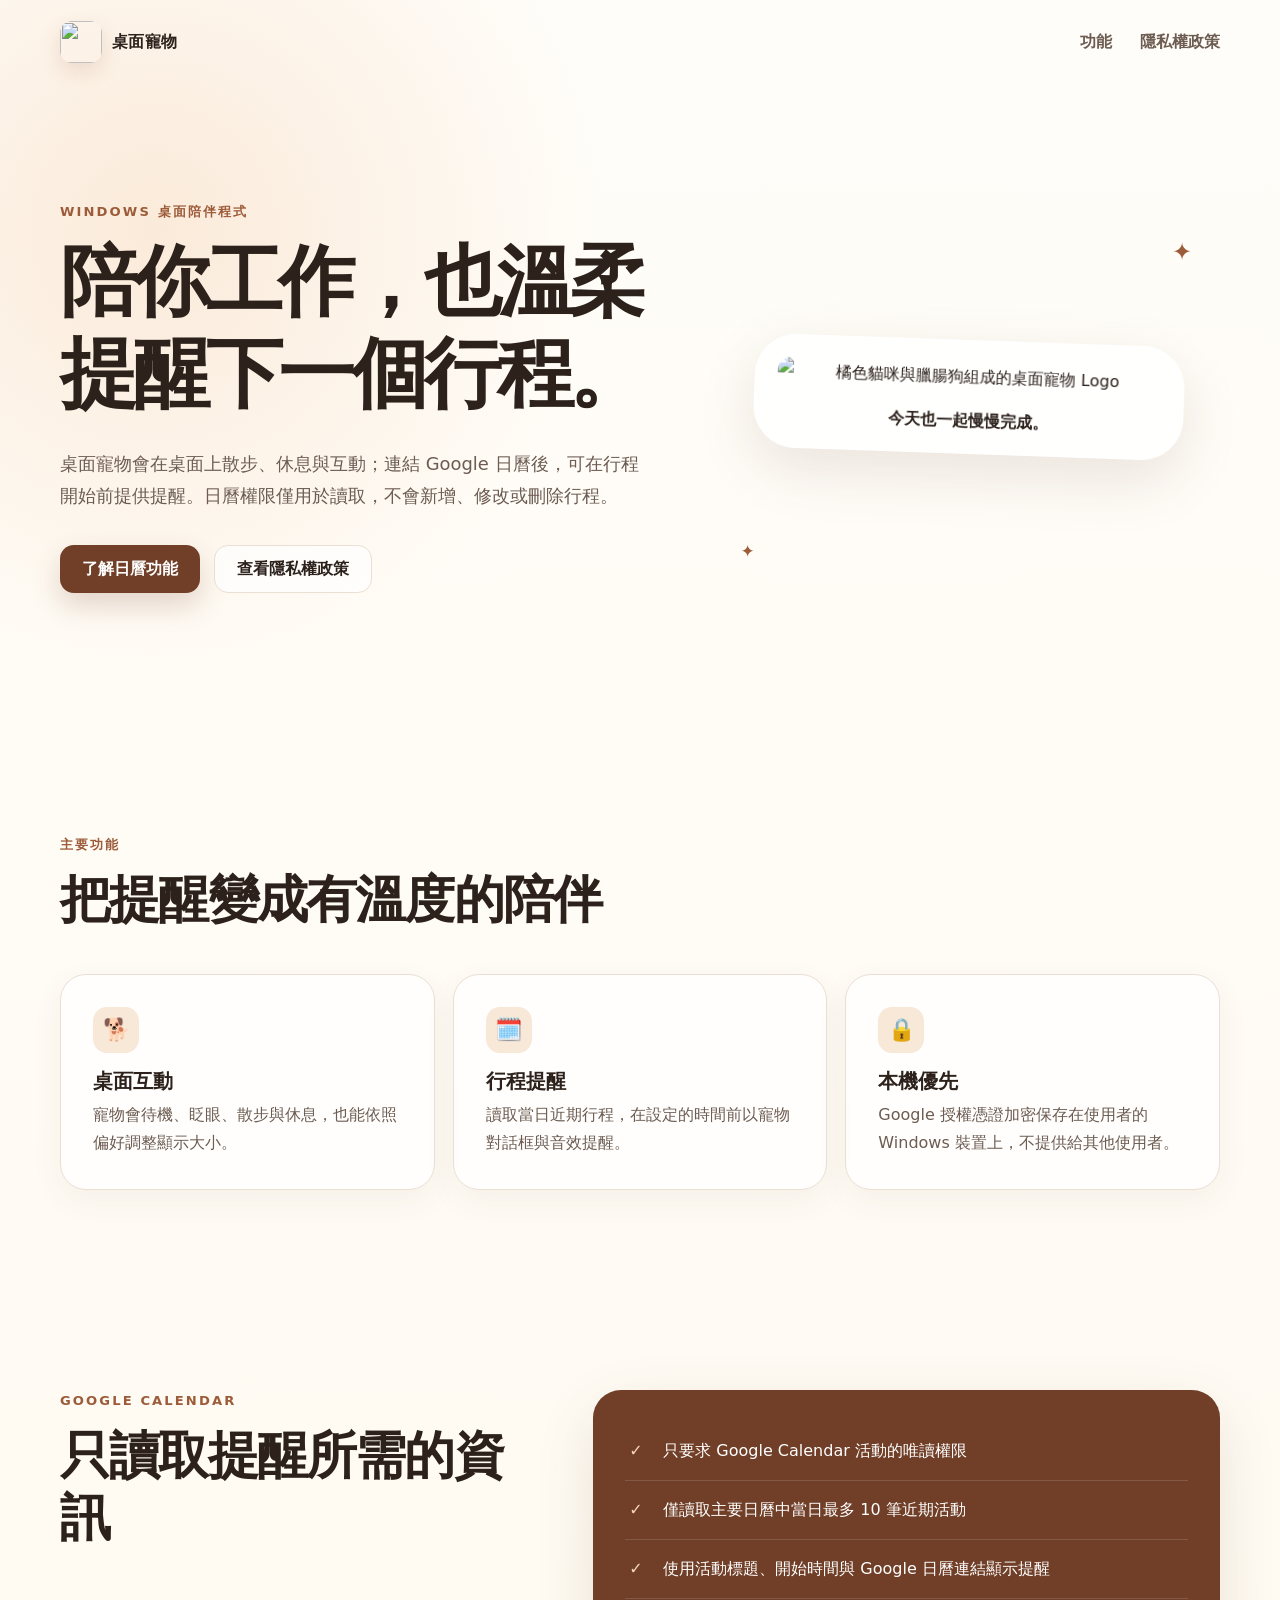
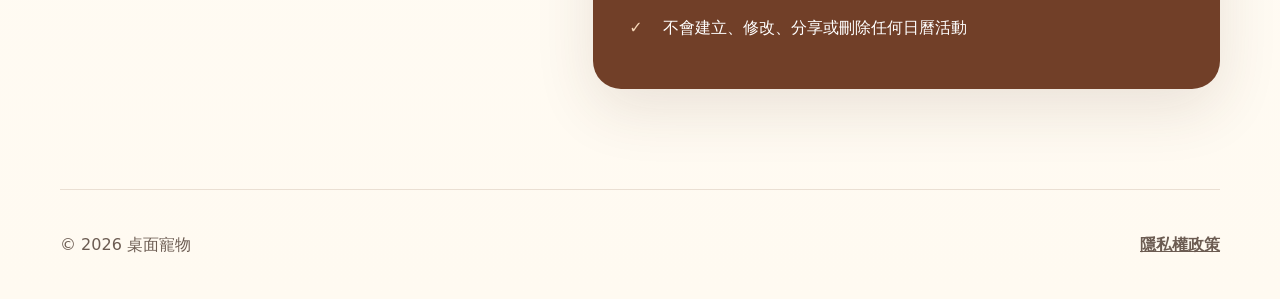
==== index.html @ 47fef902 "Add files via upload" ====
<!doctype html>
<html lang="zh-Hant">
<head>
  <meta charset="utf-8">
  <meta name="viewport" content="width=device-width, initial-scale=1">
  <meta name="description" content="桌面寵物：在 Windows 桌面陪伴你，並以唯讀方式提供 Google 日曆行程提醒。">
  <title>桌面寵物</title>
  <link rel="stylesheet" href="./styles.css">
</head>
<body>
  <header class="site-header">
    <a class="brand" href="./" aria-label="桌面寵物首頁">
      <img class="brand-logo" src="./assets/table-pet-logo.png" alt="">
      <span>桌面寵物</span>
    </a>
    <nav aria-label="主要導覽">
      <a href="#features">功能</a>
      <a href="./privacy.html">隱私權政策</a>
    </nav>
  </header>

  <main>
    <section class="hero">
      <div class="hero-copy">
        <p class="eyebrow">Windows 桌面陪伴程式</p>
        <h1>陪你工作，也溫柔提醒下一個行程。</h1>
        <p class="lead">桌面寵物會在桌面上散步、休息與互動；連結 Google 日曆後，可在行程開始前提供提醒。日曆權限僅用於讀取，不會新增、修改或刪除行程。</p>
        <div class="hero-actions">
          <a class="button primary" href="#calendar">了解日曆功能</a>
          <a class="button secondary" href="./privacy.html">查看隱私權政策</a>
        </div>
      </div>
      <div class="pet-scene" aria-label="桌面寵物 Logo">
        <div class="logo-stage">
          <img class="hero-logo" src="./assets/table-pet-logo.png" alt="橘色貓咪與臘腸狗組成的桌面寵物 Logo">
          <p>今天也一起慢慢完成。</p>
        </div>
        <span class="spark s1" aria-hidden="true">✦</span>
        <span class="spark s2" aria-hidden="true">✦</span>
      </div>
    </section>

    <section id="features" class="section">
      <div class="section-heading">
        <p class="eyebrow">主要功能</p>
        <h2>把提醒變成有溫度的陪伴</h2>
      </div>
      <div class="feature-grid">
        <article>
          <span class="icon" aria-hidden="true">🐕</span>
          <h3>桌面互動</h3>
          <p>寵物會待機、眨眼、散步與休息，也能依照偏好調整顯示大小。</p>
        </article>
        <article>
          <span class="icon" aria-hidden="true">🗓️</span>
          <h3>行程提醒</h3>
          <p>讀取當日近期行程，在設定的時間前以寵物對話框與音效提醒。</p>
        </article>
        <article>
          <span class="icon" aria-hidden="true">🔒</span>
          <h3>本機優先</h3>
          <p>Google 授權憑證加密保存在使用者的 Windows 裝置上，不提供給其他使用者。</p>
        </article>
      </div>
    </section>

    <section id="calendar" class="section calendar-section">
      <div>
        <p class="eyebrow">Google Calendar</p>
        <h2>只讀取提醒所需的資訊</h2>
      </div>
      <ul class="check-list">
        <li>只要求 Google Calendar 活動的唯讀權限</li>
        <li>僅讀取主要日曆中當日最多 10 筆近期活動</li>
        <li>使用活動標題、開始時間與 Google 日曆連結顯示提醒</li>
        <li>不會建立、修改、分享或刪除任何日曆活動</li>
      </ul>
    </section>
  </main>

  <footer>
    <p>© 2026 桌面寵物</p>
    <a href="./privacy.html">隱私權政策</a>
  </footer>
</body>
</html>
---- styles.css ----
:root {
  color-scheme: light;
  --ink: #2c211b;
  --muted: #6c5c52;
  --cream: #fffaf1;
  --paper: #ffffff;
  --peach: #f2c8a0;
  --clay: #9c5b39;
  --clay-dark: #713f28;
  --sage: #dfe8d7;
  --line: #eadfd3;
  --shadow: 0 20px 60px rgba(83, 52, 34, .12);
}

* { box-sizing: border-box; }

html { scroll-behavior: smooth; }

body {
  margin: 0;
  min-height: 100vh;
  color: var(--ink);
  background:
    radial-gradient(circle at 12% 12%, rgba(242, 200, 160, .35), transparent 28rem),
    linear-gradient(180deg, #fffdf9 0%, var(--cream) 100%);
  font-family: "Segoe UI", "Noto Sans TC", system-ui, sans-serif;
  line-height: 1.75;
}

a { color: inherit; }

.site-header,
footer {
  width: min(1160px, calc(100% - 40px));
  margin: 0 auto;
  display: flex;
  align-items: center;
  justify-content: space-between;
}

.site-header { min-height: 84px; }

.brand {
  display: inline-flex;
  align-items: center;
  gap: 10px;
  font-weight: 800;
  text-decoration: none;
  letter-spacing: .02em;
}

.brand-logo {
  display: block;
  width: 42px;
  height: 42px;
  object-fit: contain;
  border-radius: 12px;
  box-shadow: 0 8px 20px rgba(156, 91, 57, .16);
}

nav { display: flex; gap: 28px; }
nav a { color: var(--muted); font-weight: 650; text-decoration: none; }
nav a:hover, nav a[aria-current="page"] { color: var(--clay-dark); }

main { width: min(1160px, calc(100% - 40px)); margin: 0 auto; }

.hero {
  min-height: 650px;
  display: grid;
  grid-template-columns: minmax(0, 1.08fr) minmax(340px, .92fr);
  align-items: center;
  gap: 70px;
  padding: 72px 0 96px;
}

.eyebrow {
  margin: 0 0 12px;
  color: var(--clay);
  font-weight: 800;
  font-size: .82rem;
  letter-spacing: .16em;
  text-transform: uppercase;
}

h1, h2, h3 { line-height: 1.2; }
h1 { margin: 0; font-size: clamp(2.7rem, 6vw, 5.2rem); letter-spacing: -.055em; }
h2 { margin: 0; font-size: clamp(2rem, 4vw, 3.2rem); letter-spacing: -.035em; }
h3 { margin: 16px 0 8px; font-size: 1.25rem; }

.lead { max-width: 700px; margin: 28px 0 0; color: var(--muted); font-size: 1.12rem; }

.hero-actions { display: flex; flex-wrap: wrap; gap: 14px; margin-top: 34px; }
.button {
  display: inline-flex;
  min-height: 48px;
  align-items: center;
  justify-content: center;
  padding: 0 22px;
  border-radius: 14px;
  font-weight: 750;
  text-decoration: none;
}
.button.primary { color: #fff; background: var(--clay-dark); box-shadow: 0 12px 28px rgba(113, 63, 40, .2); }
.button.secondary { background: rgba(255, 255, 255, .7); border: 1px solid var(--line); }

.pet-scene { position: relative; min-height: 440px; display: grid; place-items: center; }
.logo-stage {
  position: relative;
  z-index: 1;
  width: min(430px, 95%);
  padding: 22px 22px 18px;
  border: 1px solid rgba(255, 255, 255, .92);
  border-radius: 42px;
  background: rgba(255, 255, 255, .82);
  box-shadow: var(--shadow);
  backdrop-filter: blur(14px);
  text-align: center;
  transform: rotate(2deg);
}
.hero-logo { display: block; width: 100%; height: auto; border-radius: 28px; }
.logo-stage p { margin: 16px 0 0; font-weight: 750; }
.spark { position: absolute; color: var(--clay); font-size: 24px; }
.s1 { top: 54px; right: 28px; }
.s2 { bottom: 50px; left: 22px; font-size: 17px; }

.section { padding: 100px 0; }
.section-heading { max-width: 760px; margin-bottom: 44px; }
.feature-grid { display: grid; grid-template-columns: repeat(3, 1fr); gap: 18px; }
.feature-grid article { padding: 32px; border: 1px solid var(--line); border-radius: 26px; background: rgba(255,255,255,.72); box-shadow: 0 10px 32px rgba(83,52,34,.06); }
.feature-grid p { margin: 0; color: var(--muted); }
.icon { display: inline-grid; place-items: center; width: 46px; height: 46px; border-radius: 14px; background: #f7e8d8; font-size: 22px; }

.calendar-section { display: grid; grid-template-columns: .85fr 1.15fr; gap: 70px; align-items: start; }
.check-list { margin: 0; padding: 32px; list-style: none; border-radius: 28px; background: var(--clay-dark); color: #fff; box-shadow: var(--shadow); }
.check-list li { position: relative; padding: 15px 0 15px 38px; border-bottom: 1px solid rgba(255,255,255,.13); }
.check-list li:last-child { border-bottom: 0; }
.check-list li::before { content: "✓"; position: absolute; left: 4px; color: #f6d7b8; font-weight: 900; }

.policy-shell { display: grid; grid-template-columns: 310px minmax(0, 760px); gap: 90px; align-items: start; padding: 80px 0 120px; }
.policy-summary { position: sticky; top: 28px; }
.policy-summary h1 { font-size: clamp(2.5rem, 5vw, 4rem); }
.policy-summary > p:not(.eyebrow) { color: var(--muted); }
.summary-card { margin-top: 30px; padding: 22px; border-radius: 22px; background: var(--sage); }
.summary-card p { margin: 8px 0 0; color: #4f6046; }
.policy-content { padding: 12px 0; }
.policy-content section { padding: 0 0 34px; margin-bottom: 34px; border-bottom: 1px solid var(--line); }
.policy-content section:last-child { border-bottom: 0; }
.policy-content h2 { font-size: 1.5rem; letter-spacing: -.015em; }
.policy-content p, .policy-content li { color: var(--muted); }
.policy-content code { padding: 2px 7px; border-radius: 7px; background: #f3e9df; color: var(--clay-dark); }
.text-link { color: var(--clay-dark); font-weight: 750; }

footer { min-height: 110px; border-top: 1px solid var(--line); color: var(--muted); }
footer a { font-weight: 700; }

@media (max-width: 820px) {
  .site-header { min-height: 72px; }
  nav { gap: 14px; font-size: .92rem; }
  .hero, .calendar-section, .policy-shell { grid-template-columns: 1fr; }
  .hero { gap: 24px; padding-top: 48px; }
  .pet-scene { min-height: 390px; }
  .feature-grid { grid-template-columns: 1fr; }
  .policy-shell { gap: 32px; padding-top: 48px; }
  .policy-summary { position: static; }
}

@media (max-width: 520px) {
  .site-header, main, footer { width: min(100% - 28px, 1160px); }
  .site-header nav a:first-child { display: none; }
  h1 { font-size: 2.65rem; }
  .hero-actions .button { width: 100%; }
  .logo-stage { width: min(360px, 95%); }
}

@media (prefers-reduced-motion: reduce) {
  html { scroll-behavior: auto; }
}
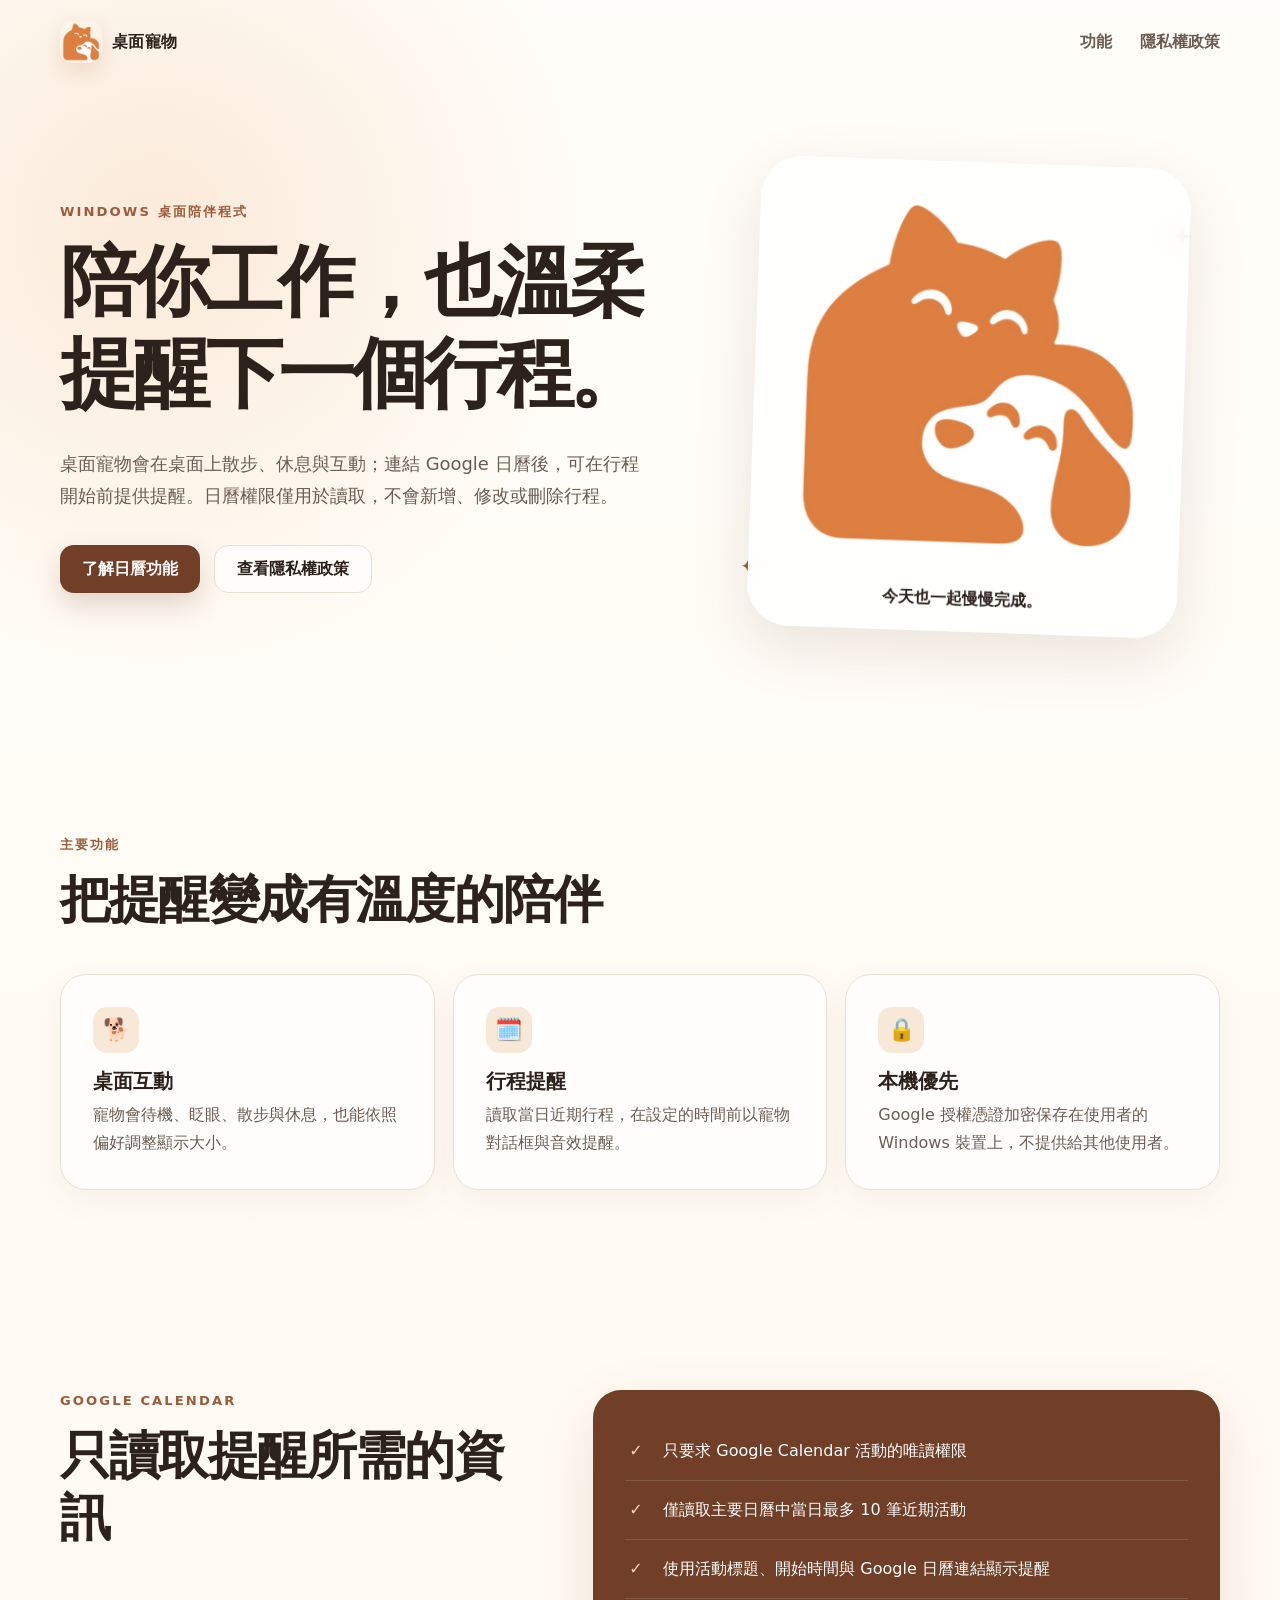
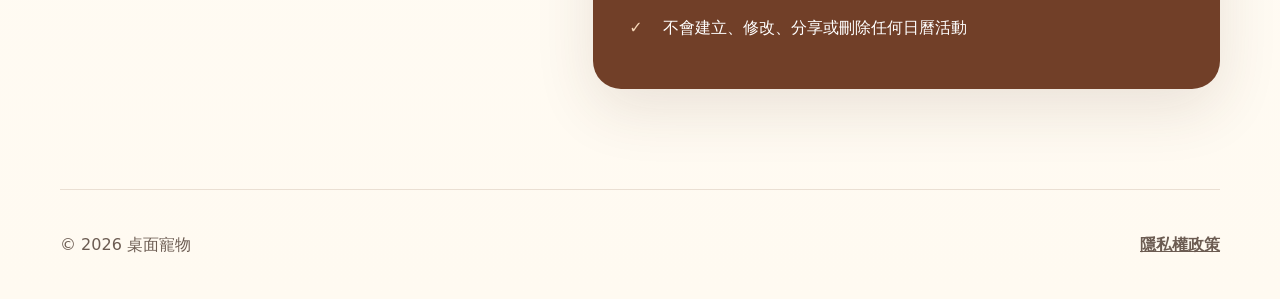
==== commit 6131c9b8: "Update index.html" ====
--- a/index.html
+++ b/index.html
@@ -10,7 +10,7 @@
 <body>
   <header class="site-header">
     <a class="brand" href="./" aria-label="桌面寵物首頁">
-      <img class="brand-logo" src="./assets/table-pet-logo.png" alt="">
+      <img class="brand-logo" src="./table-pet-logo.png" alt="">
       <span>桌面寵物</span>
     </a>
     <nav aria-label="主要導覽">
@@ -32,7 +32,7 @@
       </div>
       <div class="pet-scene" aria-label="桌面寵物 Logo">
         <div class="logo-stage">
-          <img class="hero-logo" src="./assets/table-pet-logo.png" alt="橘色貓咪與臘腸狗組成的桌面寵物 Logo">
+          <img class="hero-logo" src="./table-pet-logo.png" alt="橘色貓咪與臘腸狗組成的桌面寵物 Logo">
           <p>今天也一起慢慢完成。</p>
         </div>
         <span class="spark s1" aria-hidden="true">✦</span>
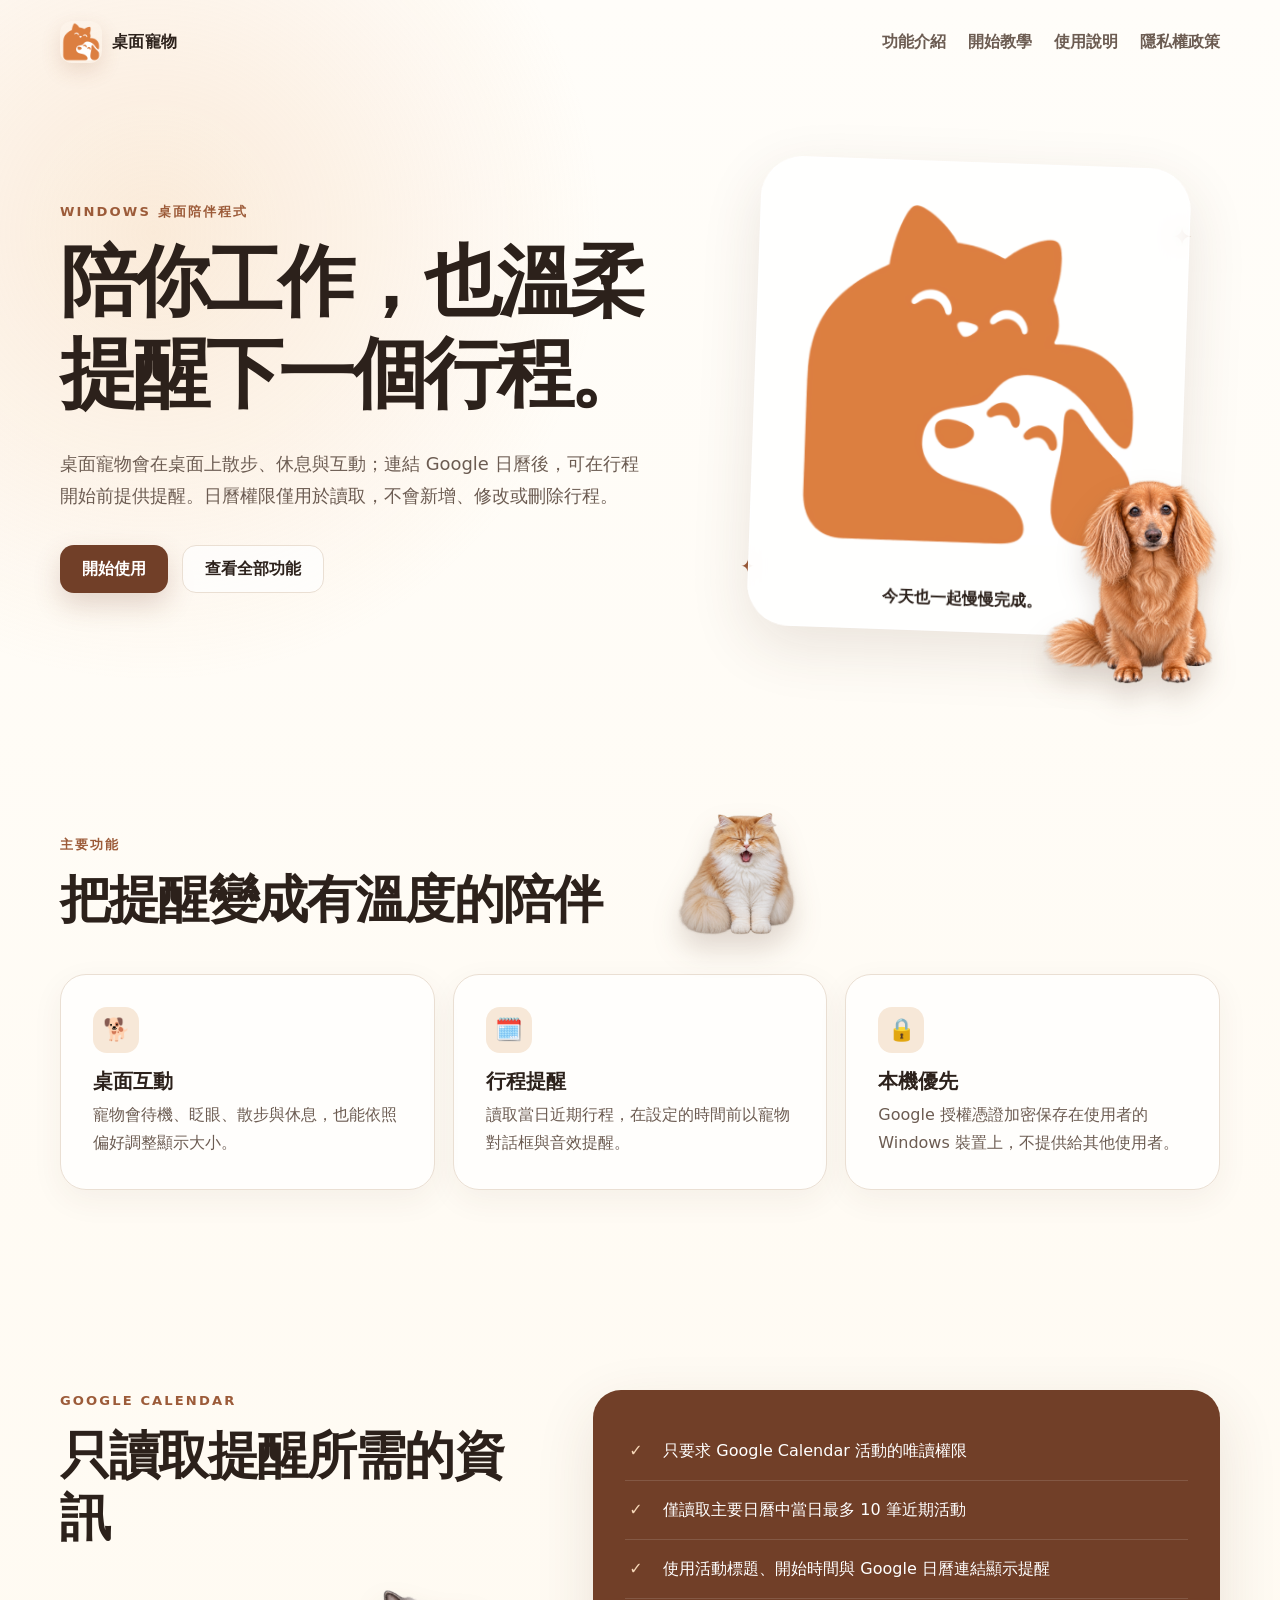
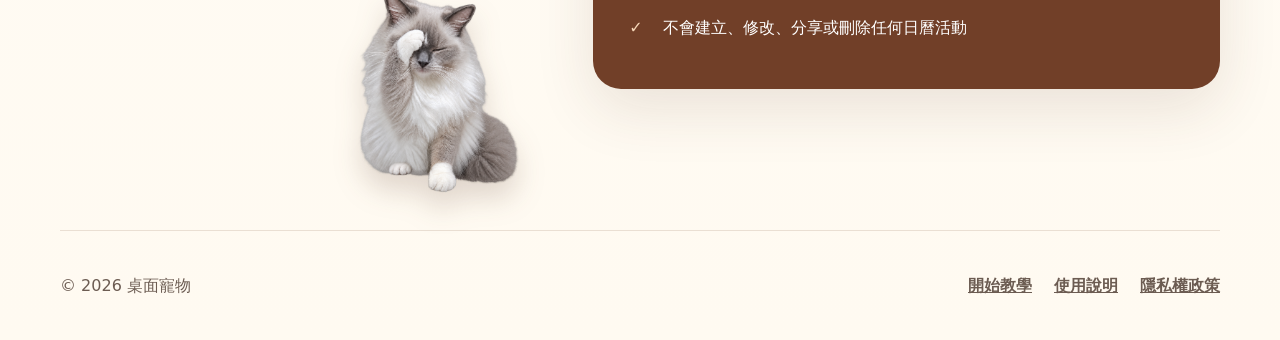
==== commit 97108c9f: "feat: add pet showcase and help pages" ====
--- a/index.html
+++ b/index.html
@@ -3,7 +3,7 @@
 <head>
   <meta charset="utf-8">
   <meta name="viewport" content="width=device-width, initial-scale=1">
-  <meta name="description" content="桌面寵物：在 Windows 桌面陪伴你，並以唯讀方式提供 Google 日曆行程提醒。">
+  <meta name="description" content="ZIPET桌面寵物：在 Windows 桌面陪伴你，並以唯讀方式提供 Google 日曆行程提醒。">
   <title>桌面寵物</title>
   <link rel="stylesheet" href="./styles.css">
 </head>
@@ -14,7 +14,9 @@
       <span>桌面寵物</span>
     </a>
     <nav aria-label="主要導覽">
-      <a href="#features">功能</a>
+      <a href="./features.html">功能介紹</a>
+      <a href="./tutorial.html">開始教學</a>
+      <a href="./usage.html">使用說明</a>
       <a href="./privacy.html">隱私權政策</a>
     </nav>
   </header>
@@ -26,8 +28,8 @@
         <h1>陪你工作，也溫柔提醒下一個行程。</h1>
         <p class="lead">桌面寵物會在桌面上散步、休息與互動；連結 Google 日曆後，可在行程開始前提供提醒。日曆權限僅用於讀取，不會新增、修改或刪除行程。</p>
         <div class="hero-actions">
-          <a class="button primary" href="#calendar">了解日曆功能</a>
-          <a class="button secondary" href="./privacy.html">查看隱私權政策</a>
+          <a class="button primary" href="./tutorial.html">開始使用</a>
+          <a class="button secondary" href="./features.html">查看全部功能</a>
         </div>
       </div>
       <div class="pet-scene" aria-label="桌面寵物 Logo">
@@ -35,16 +37,18 @@
           <img class="hero-logo" src="./table-pet-logo.png" alt="橘色貓咪與臘腸狗組成的桌面寵物 Logo">
           <p>今天也一起慢慢完成。</p>
         </div>
+        <img class="decorative-pet hero-dog" src="./pets/dachshund.webp" alt="金色長毛臘腸狗桌面寵物">
         <span class="spark s1" aria-hidden="true">✦</span>
         <span class="spark s2" aria-hidden="true">✦</span>
       </div>
     </section>
 
-    <section id="features" class="section">
+    <section id="features" class="section features-section">
       <div class="section-heading">
         <p class="eyebrow">主要功能</p>
         <h2>把提醒變成有溫度的陪伴</h2>
       </div>
+      <img class="decorative-pet feature-cat" src="./pets/cream-cat.webp" alt="微笑的厭世橘白貓桌面寵物">
       <div class="feature-grid">
         <article>
           <span class="icon" aria-hidden="true">🐕</span>
@@ -65,9 +69,10 @@
     </section>
 
     <section id="calendar" class="section calendar-section">
-      <div>
+      <div class="calendar-copy">
         <p class="eyebrow">Google Calendar</p>
         <h2>只讀取提醒所需的資訊</h2>
+        <img class="decorative-pet calendar-joco" src="./pets/joco.webp" alt="正在洗臉的 JOCO 布偶貓桌面寵物">
       </div>
       <ul class="check-list">
         <li>只要求 Google Calendar 活動的唯讀權限</li>
@@ -80,7 +85,11 @@
 
   <footer>
     <p>© 2026 桌面寵物</p>
-    <a href="./privacy.html">隱私權政策</a>
+    <div class="footer-links">
+      <a href="./tutorial.html">開始教學</a>
+      <a href="./usage.html">使用說明</a>
+      <a href="./privacy.html">隱私權政策</a>
+    </div>
   </footer>
 </body>
 </html>
--- a/styles.css
+++ b/styles.css
@@ -58,7 +58,7 @@
   box-shadow: 0 8px 20px rgba(156, 91, 57, .16);
 }
 
-nav { display: flex; gap: 28px; }
+nav { display: flex; align-items: center; gap: 22px; }
 nav a { color: var(--muted); font-weight: 650; text-decoration: none; }
 nav a:hover, nav a[aria-current="page"] { color: var(--clay-dark); }
 
@@ -119,18 +119,32 @@
 }
 .hero-logo { display: block; width: 100%; height: auto; border-radius: 28px; }
 .logo-stage p { margin: 16px 0 0; font-weight: 750; }
+.decorative-pet {
+  display: block;
+  position: absolute;
+  z-index: 3;
+  height: auto;
+  pointer-events: none;
+  user-select: none;
+  filter: drop-shadow(0 16px 14px rgba(83, 52, 34, .18));
+}
+.hero-dog { width: 330px; right: -88px; bottom: -58px; }
 .spark { position: absolute; color: var(--clay); font-size: 24px; }
 .s1 { top: 54px; right: 28px; }
 .s2 { bottom: 50px; left: 22px; font-size: 17px; }
 
 .section { padding: 100px 0; }
+.features-section { position: relative; }
 .section-heading { max-width: 760px; margin-bottom: 44px; }
+.feature-cat { width: 190px; top: 34px; left: 58%; transform: translateX(-50%); }
 .feature-grid { display: grid; grid-template-columns: repeat(3, 1fr); gap: 18px; }
 .feature-grid article { padding: 32px; border: 1px solid var(--line); border-radius: 26px; background: rgba(255,255,255,.72); box-shadow: 0 10px 32px rgba(83,52,34,.06); }
 .feature-grid p { margin: 0; color: var(--muted); }
 .icon { display: inline-grid; place-items: center; width: 46px; height: 46px; border-radius: 14px; background: #f7e8d8; font-size: 22px; }
 
 .calendar-section { display: grid; grid-template-columns: .85fr 1.15fr; gap: 70px; align-items: start; }
+.calendar-copy { position: relative; min-height: 340px; }
+.calendar-joco { width: 225px; right: -26px; bottom: -72px; }
 .check-list { margin: 0; padding: 32px; list-style: none; border-radius: 28px; background: var(--clay-dark); color: #fff; box-shadow: var(--shadow); }
 .check-list li { position: relative; padding: 15px 0 15px 38px; border-bottom: 1px solid rgba(255,255,255,.13); }
 .check-list li:last-child { border-bottom: 0; }
@@ -152,24 +166,110 @@
 
 footer { min-height: 110px; border-top: 1px solid var(--line); color: var(--muted); }
 footer a { font-weight: 700; }
+.footer-links { display: flex; flex-wrap: wrap; gap: 22px; }
+
+.content-page { padding-bottom: 84px; }
+.page-intro {
+  min-height: 540px;
+  display: grid;
+  grid-template-columns: minmax(0, 1.1fr) minmax(340px, .9fr);
+  align-items: center;
+  gap: 68px;
+  padding: 72px 0 80px;
+}
+.page-intro h1 { font-size: clamp(2.8rem, 5.4vw, 4.8rem); }
+.compact-intro { min-height: 470px; }
+.intro-pet {
+  display: block;
+  width: min(390px, 100%);
+  max-height: 410px;
+  margin: 0 auto;
+  object-fit: contain;
+  filter: drop-shadow(0 20px 20px rgba(83, 52, 34, .16));
+}
+.pet-trio {
+  position: relative;
+  min-height: 430px;
+  border-radius: 42px;
+  background: linear-gradient(145deg, rgba(255,255,255,.86), rgba(247,232,216,.68));
+  box-shadow: var(--shadow);
+  overflow: hidden;
+}
+.pet-trio img { position: absolute; display: block; object-fit: contain; filter: drop-shadow(0 14px 12px rgba(83,52,34,.14)); }
+.pet-trio img:nth-child(1) { width: 53%; left: -5%; bottom: -1%; z-index: 2; }
+.pet-trio img:nth-child(2) { width: 47%; right: 4%; bottom: 2%; z-index: 3; }
+.pet-trio img:nth-child(3) { width: 43%; left: 30%; top: 1%; z-index: 1; }
+.detail-section { padding-top: 72px; }
+.detail-grid { display: grid; grid-template-columns: repeat(3, 1fr); gap: 18px; }
+.detail-card { min-height: 260px; padding: 30px; border: 1px solid var(--line); border-radius: 26px; background: rgba(255,255,255,.76); box-shadow: 0 10px 32px rgba(83,52,34,.06); }
+.detail-card .number { color: var(--clay); font-size: .82rem; font-weight: 850; letter-spacing: .15em; }
+.detail-card p, .split-card p, .step-card p, .usage-card p, .faq-list p { color: var(--muted); }
+.split-feature { display: grid; grid-template-columns: 1fr 1fr; gap: 20px; }
+.split-card { min-height: 390px; padding: 42px; border-radius: 32px; }
+.warm-card { background: var(--sage); }
+.dark-card { color: #fff; background: var(--clay-dark); }
+.dark-card .eyebrow, .dark-card p { color: #f7ddc5; }
+.inline-button { display: inline-flex; margin-top: 18px; padding-bottom: 3px; border-bottom: 1px solid currentColor; font-weight: 750; text-decoration: none; }
+.page-cta { display: flex; align-items: center; justify-content: space-between; gap: 30px; margin-top: 50px; padding: 42px; border: 1px solid var(--line); border-radius: 30px; background: rgba(255,255,255,.76); box-shadow: 0 10px 32px rgba(83,52,34,.06); }
+.page-cta h2 { font-size: clamp(1.8rem, 3vw, 2.7rem); }
+
+.steps { display: grid; gap: 22px; padding: 40px 0 70px; }
+.step-card { display: grid; grid-template-columns: 76px 1fr; gap: 28px; padding: 36px; border: 1px solid var(--line); border-radius: 28px; background: rgba(255,255,255,.76); }
+.step-number { display: grid; place-items: center; width: 62px; height: 62px; border-radius: 20px; color: #fff; background: var(--clay-dark); font-size: 1.5rem; font-weight: 850; }
+.step-card h2 { font-size: clamp(1.7rem, 3vw, 2.4rem); }
+.step-card p { margin-bottom: 0; }
+.tip { margin-top: 20px; padding: 16px 18px; border-radius: 16px; color: #4f6046; background: var(--sage); }
+
+.usage-pet { width: min(350px, 100%); }
+.usage-grid { display: grid; grid-template-columns: repeat(3, 1fr); gap: 18px; padding-top: 54px; }
+.usage-card { min-height: 250px; padding: 30px; border: 1px solid var(--line); border-radius: 26px; background: rgba(255,255,255,.76); box-shadow: 0 10px 32px rgba(83,52,34,.06); }
+.usage-card h2 { font-size: 1.55rem; }
+.usage-icon { display: grid; place-items: center; width: 48px; height: 48px; border-radius: 15px; background: #f7e8d8; font-size: 22px; }
+.faq-section { padding-top: 72px; }
+.faq-list { display: grid; gap: 12px; }
+.faq-list details { padding: 0 24px; border: 1px solid var(--line); border-radius: 20px; background: rgba(255,255,255,.75); }
+.faq-list summary { padding: 20px 0; color: var(--ink); font-weight: 780; cursor: pointer; }
+.faq-list p { margin-top: 0; padding: 0 0 20px; }
 
 @media (max-width: 820px) {
-  .site-header { min-height: 72px; }
-  nav { gap: 14px; font-size: .92rem; }
-  .hero, .calendar-section, .policy-shell { grid-template-columns: 1fr; }
+  .site-header { min-height: 72px; align-items: flex-start; padding: 14px 0; }
+  nav { max-width: 70%; flex-wrap: wrap; justify-content: flex-end; gap: 5px 14px; font-size: .88rem; }
+  .hero, .calendar-section, .policy-shell, .page-intro { grid-template-columns: 1fr; }
   .hero { gap: 24px; padding-top: 48px; }
   .pet-scene { min-height: 390px; }
+  .hero-dog { width: 270px; right: -54px; bottom: -30px; }
+  .feature-cat { position: relative; top: auto; left: auto; width: 170px; margin: -24px auto 18px; transform: none; }
   .feature-grid { grid-template-columns: 1fr; }
+  .calendar-copy { min-height: 300px; }
+  .calendar-joco { width: 190px; right: 10%; bottom: -46px; }
   .policy-shell { gap: 32px; padding-top: 48px; }
   .policy-summary { position: static; }
+  .page-intro { min-height: 0; gap: 28px; padding-top: 50px; }
+  .pet-trio { min-height: 390px; }
+  .detail-grid, .usage-grid { grid-template-columns: 1fr; }
+  .split-feature { grid-template-columns: 1fr; }
+  .split-card { min-height: 0; }
 }
 
 @media (max-width: 520px) {
   .site-header, main, footer { width: min(100% - 28px, 1160px); }
-  .site-header nav a:first-child { display: none; }
+  .site-header { display: block; }
+  nav { max-width: 100%; margin-top: 12px; justify-content: flex-start; }
   h1 { font-size: 2.65rem; }
   .hero-actions .button { width: 100%; }
   .logo-stage { width: min(360px, 95%); }
+  .hero-dog { width: 235px; right: -48px; bottom: -22px; }
+  .feature-cat { width: 150px; }
+  .calendar-copy { min-height: 270px; }
+  .calendar-joco { width: 165px; right: 5%; bottom: -34px; }
+  .pet-trio { min-height: 320px; border-radius: 28px; }
+  .page-intro h1 { font-size: 2.55rem; }
+  .step-card { grid-template-columns: 1fr; padding: 26px; }
+  .split-card, .usage-card, .detail-card { padding: 26px; }
+  .page-cta { align-items: flex-start; flex-direction: column; padding: 28px; }
+  .page-cta .button { width: 100%; }
+  footer { align-items: flex-start; flex-direction: column; justify-content: center; gap: 8px; padding: 24px 0; }
+  .footer-links { gap: 8px 16px; }
 }
 
 @media (prefers-reduced-motion: reduce) {
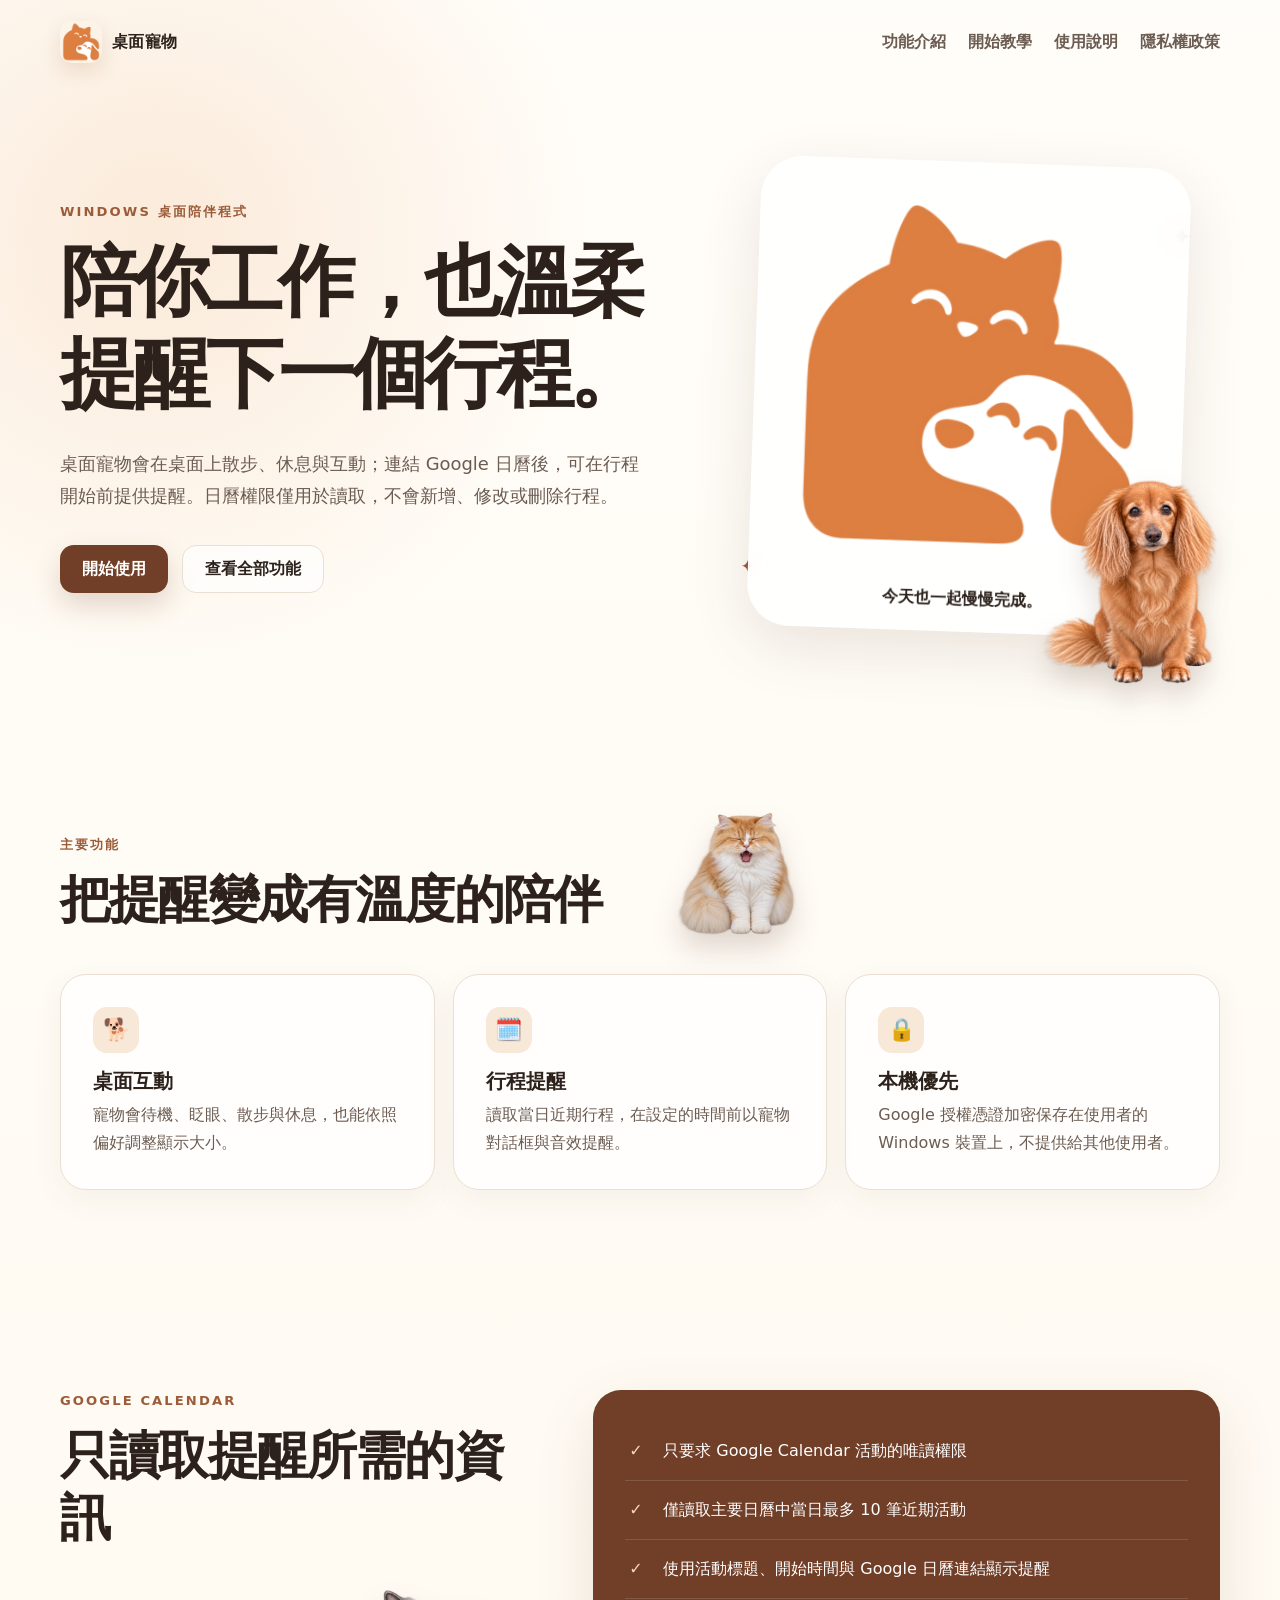
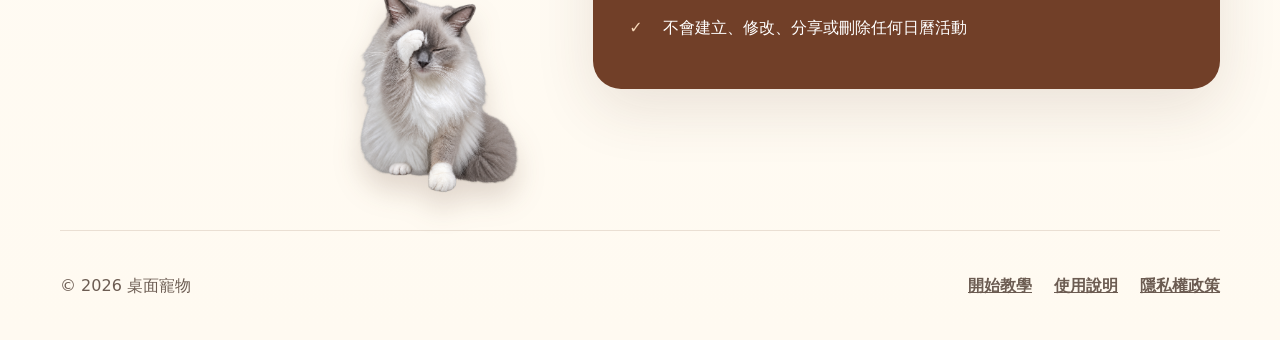
==== commit 571d98cb: "fix: constrain responsive page width" ====
--- a/index.html
+++ b/index.html
@@ -5,7 +5,7 @@
   <meta name="viewport" content="width=device-width, initial-scale=1">
   <meta name="description" content="ZIPET桌面寵物：在 Windows 桌面陪伴你，並以唯讀方式提供 Google 日曆行程提醒。">
   <title>桌面寵物</title>
-  <link rel="stylesheet" href="./styles.css">
+  <link rel="stylesheet" href="./styles.css?v=20261027-2">
 </head>
 <body>
   <header class="site-header">
--- a/styles.css
+++ b/styles.css
@@ -14,11 +14,17 @@
 
 * { box-sizing: border-box; }
 
-html { scroll-behavior: smooth; }
+html {
+  max-width: 100%;
+  overflow-x: hidden;
+  scroll-behavior: smooth;
+}
 
 body {
   margin: 0;
   min-height: 100vh;
+  max-width: 100%;
+  overflow-x: hidden;
   color: var(--ink);
   background:
     radial-gradient(circle at 12% 12%, rgba(242, 200, 160, .35), transparent 28rem),
